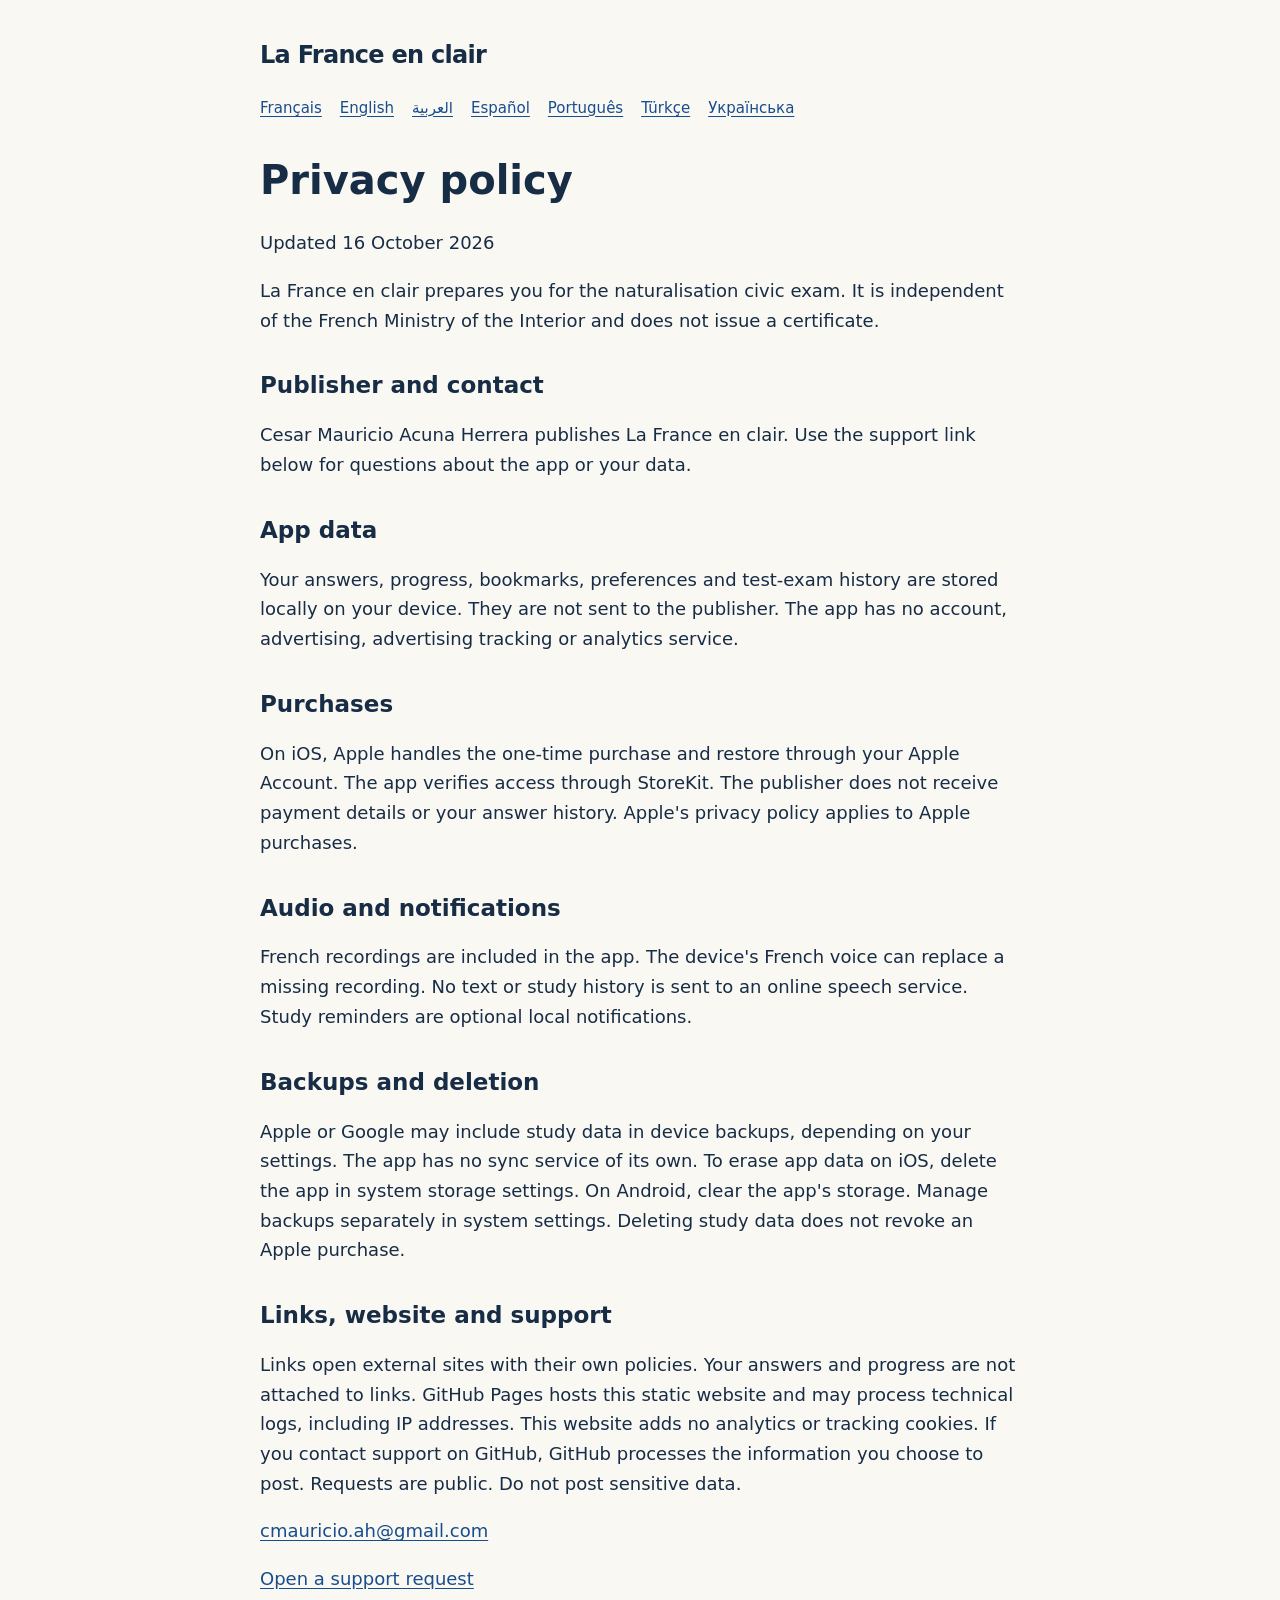
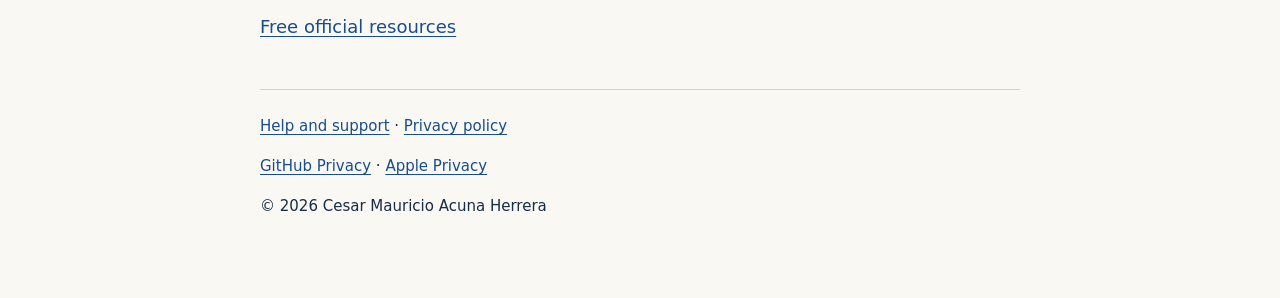
==== en/privacy.html @ a6beb860 "Publish reviewed app support and privacy pages in seven languages" ====
<!doctype html>
<html lang="en" dir="ltr"><head>
<meta charset="utf-8"><meta name="viewport" content="width=device-width,initial-scale=1">
<meta name="color-scheme" content="light dark"><title>Privacy policy | La France en clair</title>
<link rel="stylesheet" href="../style.css"></head><body><main>
<div class="brand" dir="ltr">La France en clair</div><nav aria-label="Languages"><a lang="fr" href="../fr/privacy.html">Français</a><a lang="en" href="../en/privacy.html">English</a><a lang="ar" href="../ar/privacy.html">العربية</a><a lang="es" href="../es/privacy.html">Español</a><a lang="pt" href="../pt/privacy.html">Português</a><a lang="tr" href="../tr/privacy.html">Türkçe</a><a lang="uk" href="../uk/privacy.html">Українська</a></nav>
<h1>Privacy policy</h1><p>Updated 16 October 2026</p>
<p>La France en clair prepares you for the naturalisation civic exam. It is independent of the French Ministry of the Interior and does not issue a certificate.</p><section><h2>Publisher and contact</h2><p>Cesar Mauricio Acuna Herrera publishes La France en clair. Use the support link below for questions about the app or your data.</p></section><section><h2>App data</h2><p>Your answers, progress, bookmarks, preferences and test-exam history are stored locally on your device. They are not sent to the publisher. The app has no account, advertising, advertising tracking or analytics service.</p></section><section><h2>Purchases</h2><p>On iOS, Apple handles the one-time purchase and restore through your Apple Account. The app verifies access through StoreKit. The publisher does not receive payment details or your answer history. Apple&#x27;s privacy policy applies to Apple purchases.</p></section><section><h2>Audio and notifications</h2><p>French recordings are included in the app. The device&#x27;s French voice can replace a missing recording. No text or study history is sent to an online speech service. Study reminders are optional local notifications.</p></section><section><h2>Backups and deletion</h2><p>Apple or Google may include study data in device backups, depending on your settings. The app has no sync service of its own. To erase app data on iOS, delete the app in system storage settings. On Android, clear the app&#x27;s storage. Manage backups separately in system settings. Deleting study data does not revoke an Apple purchase.</p></section><section><h2>Links, website and support</h2><p>Links open external sites with their own policies. Your answers and progress are not attached to links. GitHub Pages hosts this static website and may process technical logs, including IP addresses. This website adds no analytics or tracking cookies. If you contact support on GitHub, GitHub processes the information you choose to post. Requests are public. Do not post sensitive data.</p></section>
<p><a href="mailto:cmauricio.ah@gmail.com?subject=La%20France%20en%20clair">cmauricio.ah@gmail.com</a></p>
<p><a href="https://github.com/mauri3112/la-france-en-clair-support/issues/new">Open a support request</a></p>
<p><a href="https://formation-civique.interieur.gouv.fr/">Free official resources</a></p>
<footer><a href="./">Help and support</a> · <a href="privacy.html">Privacy policy</a>
<p><a href="https://docs.github.com/en/site-policy/privacy-policies/github-general-privacy-statement">GitHub Privacy</a> ·
<a href="https://www.apple.com/legal/privacy/">Apple Privacy</a></p>
<p>© 2026 Cesar Mauricio Acuna Herrera</p></footer></main></body></html>
---- style.css ----
body{margin:0;background:#faf8f3;color:#172c45;font:18px/1.65 system-ui,sans-serif}
main{max-width:760px;margin:auto;padding:36px 24px 64px}a{color:#184d8d;text-underline-offset:3px}
nav{display:flex;flex-wrap:wrap;gap:8px 18px;margin:20px 0 36px;font-size:15px}
h1{font-size:clamp(28px,5vw,40px);line-height:1.2;margin:12px 0 24px}h2{font-size:23px;line-height:1.3;margin-top:36px}
.brand{font-weight:750;letter-spacing:-.03em;font-size:24px}footer{margin-top:48px;padding-top:24px;border-top:1px solid #ccd2da;font-size:15px}
@media(prefers-color-scheme:dark){body{background:#111b29;color:#e7edf5}a{color:#a5c9fa}footer{border-color:#43516a}}
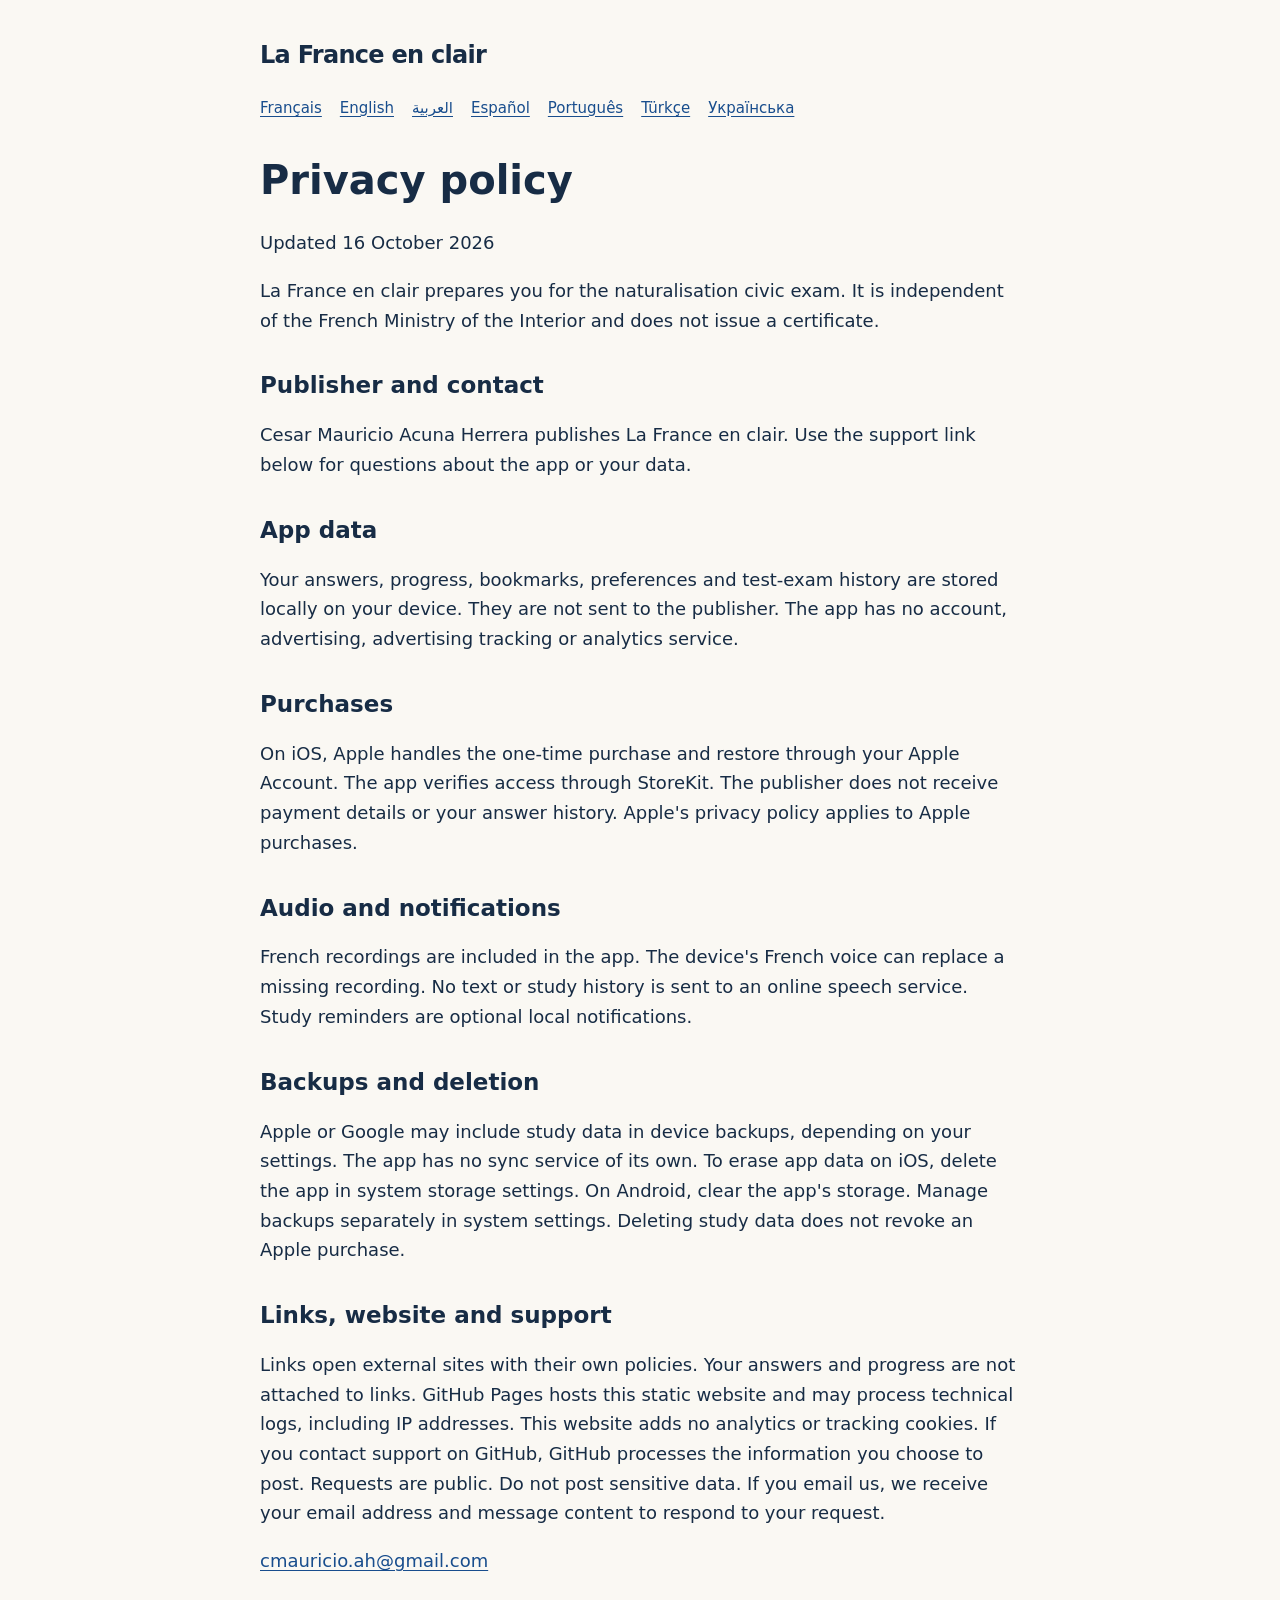
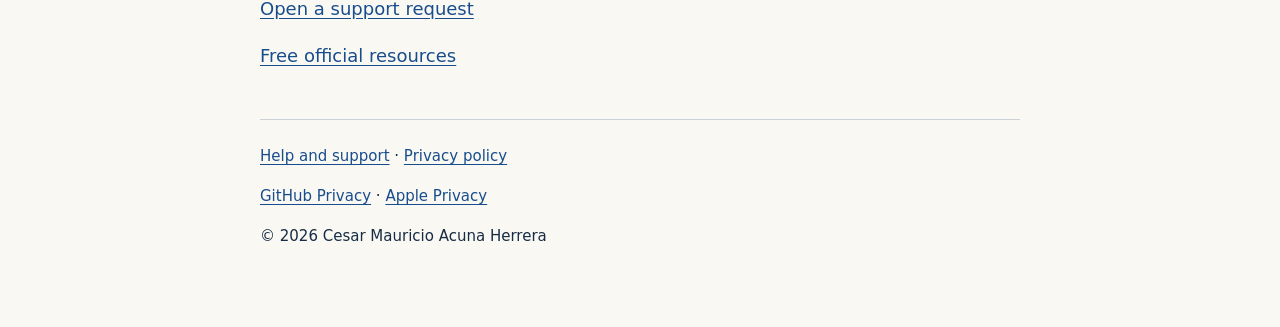
==== commit 8c7f9511: "Clarify voluntary email support in all seven privacy policies" ====
--- a/en/privacy.html
+++ b/en/privacy.html
@@ -5,7 +5,7 @@
 <link rel="stylesheet" href="../style.css"></head><body><main>
 <div class="brand" dir="ltr">La France en clair</div><nav aria-label="Languages"><a lang="fr" href="../fr/privacy.html">Français</a><a lang="en" href="../en/privacy.html">English</a><a lang="ar" href="../ar/privacy.html">العربية</a><a lang="es" href="../es/privacy.html">Español</a><a lang="pt" href="../pt/privacy.html">Português</a><a lang="tr" href="../tr/privacy.html">Türkçe</a><a lang="uk" href="../uk/privacy.html">Українська</a></nav>
 <h1>Privacy policy</h1><p>Updated 16 October 2026</p>
-<p>La France en clair prepares you for the naturalisation civic exam. It is independent of the French Ministry of the Interior and does not issue a certificate.</p><section><h2>Publisher and contact</h2><p>Cesar Mauricio Acuna Herrera publishes La France en clair. Use the support link below for questions about the app or your data.</p></section><section><h2>App data</h2><p>Your answers, progress, bookmarks, preferences and test-exam history are stored locally on your device. They are not sent to the publisher. The app has no account, advertising, advertising tracking or analytics service.</p></section><section><h2>Purchases</h2><p>On iOS, Apple handles the one-time purchase and restore through your Apple Account. The app verifies access through StoreKit. The publisher does not receive payment details or your answer history. Apple&#x27;s privacy policy applies to Apple purchases.</p></section><section><h2>Audio and notifications</h2><p>French recordings are included in the app. The device&#x27;s French voice can replace a missing recording. No text or study history is sent to an online speech service. Study reminders are optional local notifications.</p></section><section><h2>Backups and deletion</h2><p>Apple or Google may include study data in device backups, depending on your settings. The app has no sync service of its own. To erase app data on iOS, delete the app in system storage settings. On Android, clear the app&#x27;s storage. Manage backups separately in system settings. Deleting study data does not revoke an Apple purchase.</p></section><section><h2>Links, website and support</h2><p>Links open external sites with their own policies. Your answers and progress are not attached to links. GitHub Pages hosts this static website and may process technical logs, including IP addresses. This website adds no analytics or tracking cookies. If you contact support on GitHub, GitHub processes the information you choose to post. Requests are public. Do not post sensitive data.</p></section>
+<p>La France en clair prepares you for the naturalisation civic exam. It is independent of the French Ministry of the Interior and does not issue a certificate.</p><section><h2>Publisher and contact</h2><p>Cesar Mauricio Acuna Herrera publishes La France en clair. Use the support link below for questions about the app or your data.</p></section><section><h2>App data</h2><p>Your answers, progress, bookmarks, preferences and test-exam history are stored locally on your device. They are not sent to the publisher. The app has no account, advertising, advertising tracking or analytics service.</p></section><section><h2>Purchases</h2><p>On iOS, Apple handles the one-time purchase and restore through your Apple Account. The app verifies access through StoreKit. The publisher does not receive payment details or your answer history. Apple&#x27;s privacy policy applies to Apple purchases.</p></section><section><h2>Audio and notifications</h2><p>French recordings are included in the app. The device&#x27;s French voice can replace a missing recording. No text or study history is sent to an online speech service. Study reminders are optional local notifications.</p></section><section><h2>Backups and deletion</h2><p>Apple or Google may include study data in device backups, depending on your settings. The app has no sync service of its own. To erase app data on iOS, delete the app in system storage settings. On Android, clear the app&#x27;s storage. Manage backups separately in system settings. Deleting study data does not revoke an Apple purchase.</p></section><section><h2>Links, website and support</h2><p>Links open external sites with their own policies. Your answers and progress are not attached to links. GitHub Pages hosts this static website and may process technical logs, including IP addresses. This website adds no analytics or tracking cookies. If you contact support on GitHub, GitHub processes the information you choose to post. Requests are public. Do not post sensitive data. If you email us, we receive your email address and message content to respond to your request.</p></section>
 <p><a href="mailto:cmauricio.ah@gmail.com?subject=La%20France%20en%20clair">cmauricio.ah@gmail.com</a></p>
 <p><a href="https://github.com/mauri3112/la-france-en-clair-support/issues/new">Open a support request</a></p>
 <p><a href="https://formation-civique.interieur.gouv.fr/">Free official resources</a></p>
